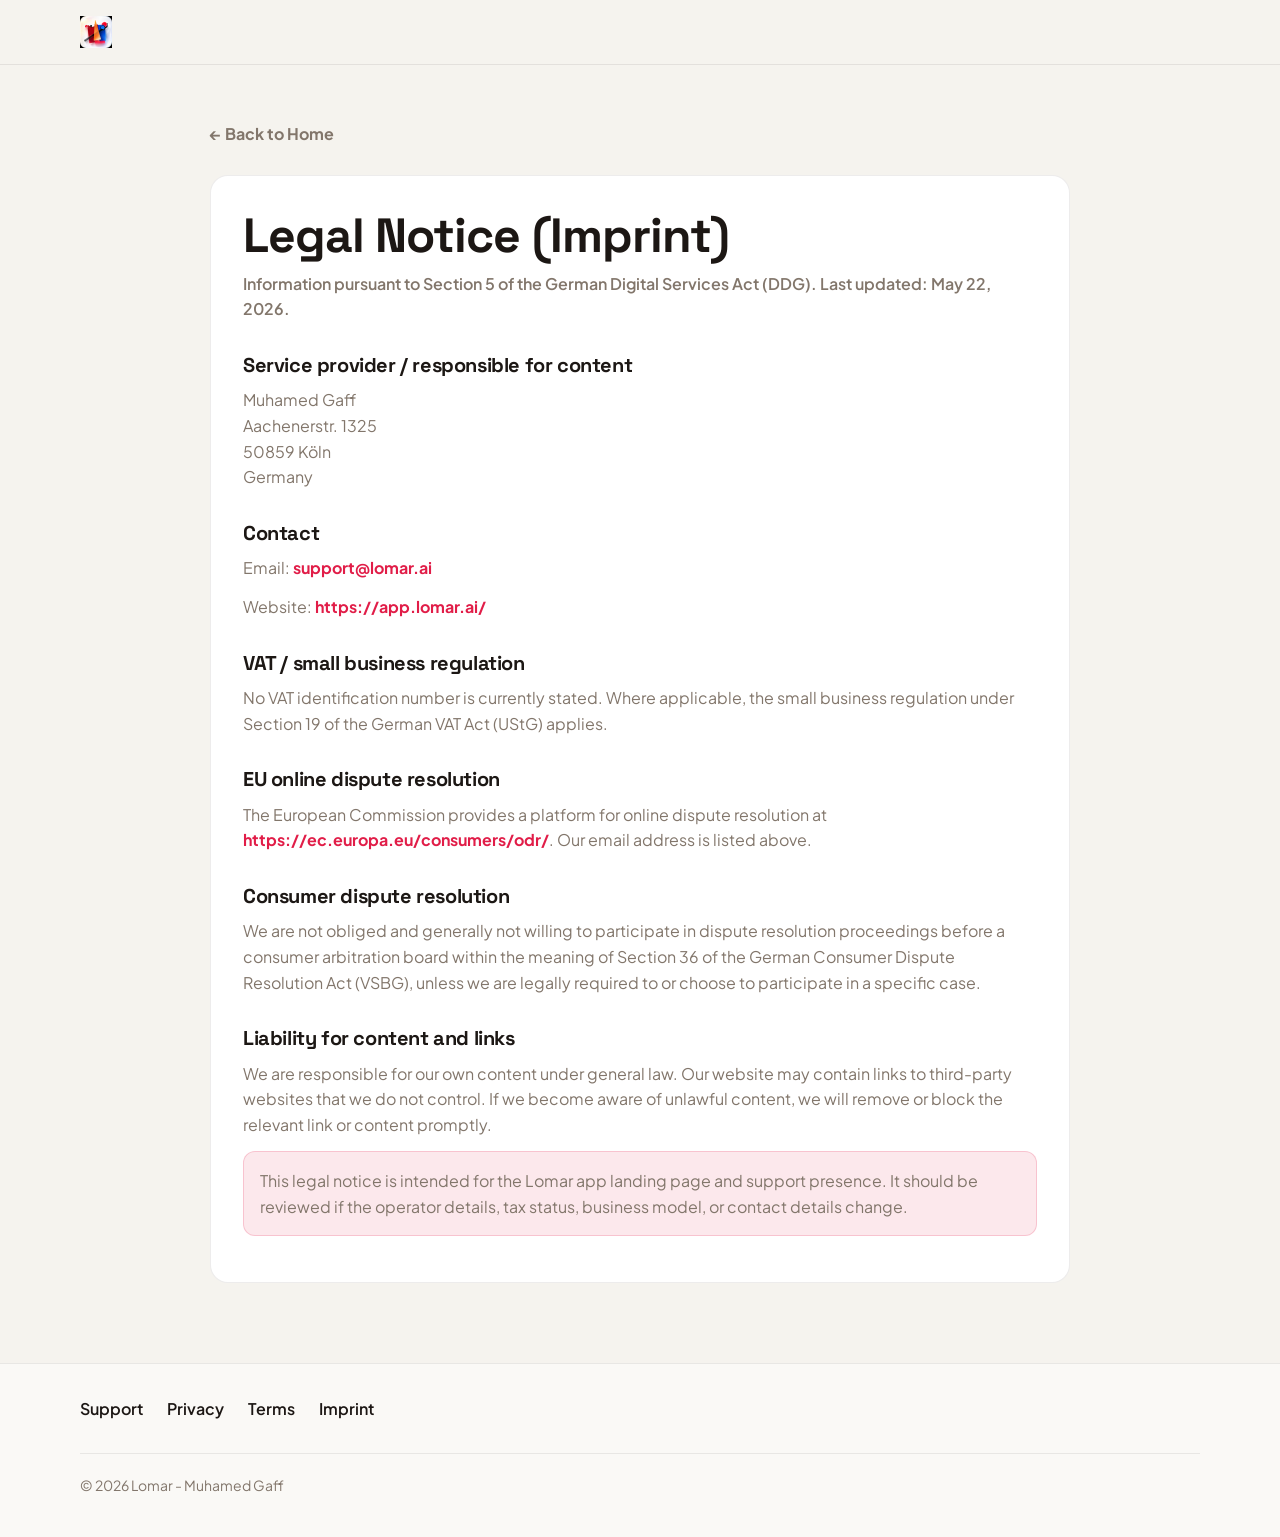
==== imprint/index.html @ 34506e68 "Add legal and support pages for Lomar" ====
<!DOCTYPE html>
<html lang="en">
<head>
  <meta charset="UTF-8">
  <meta name="viewport" content="width=device-width, initial-scale=1.0">
  <title>Imprint - lomar.ai</title>
  <meta name="description" content="Legal notice and provider information for lomar.ai.">
  <meta name="theme-color" content="#E11D48">
  <link rel="icon" type="image/png" href="/assets/favicon.png">
  <link rel="apple-touch-icon" href="/assets/favicon.png">
  <link rel="canonical" href="https://app.lomar.ai/imprint/">
  <link rel="preconnect" href="https://fonts.googleapis.com">
  <link rel="preconnect" href="https://fonts.gstatic.com" crossorigin>
  <link href="https://fonts.googleapis.com/css2?family=Plus+Jakarta+Sans:wght@400;500;600;700&family=Space+Grotesk:wght@500;600;700&display=swap" rel="stylesheet">
  <link rel="stylesheet" href="/assets/style.css">
</head>
<body>
  <header class="site-header">
    <div class="container header-inner">
      <a class="logo" href="/" aria-label="lomar.ai home">
        <img src="/assets/logo.png" alt="lomar.ai" width="120" height="32">
      </a>
    </div>
  </header>

  <main class="legal-main">
    <div class="container legal-shell">
      <a class="legal-back" href="/">← Back to Home</a>
      <article class="legal-page">
        <h1>Legal Notice (Imprint)</h1>
        <p class="legal-meta">Information pursuant to Section 5 of the German Digital Services Act (DDG). Last updated: May 22, 2026.</p>

        <h2>Service provider / responsible for content</h2>
        <p>
          Muhamed Gaff<br>
          Aachenerstr. 1325<br>
          50859 Köln<br>
          Germany
        </p>

        <h2>Contact</h2>
        <p>Email: <a href="mailto:support@lomar.ai">support@lomar.ai</a></p>
        <p>Website: <a href="https://app.lomar.ai/">https://app.lomar.ai/</a></p>

        <h2>VAT / small business regulation</h2>
        <p>No VAT identification number is currently stated. Where applicable, the small business regulation under Section 19 of the German VAT Act (UStG) applies.</p>

        <h2>EU online dispute resolution</h2>
        <p>The European Commission provides a platform for online dispute resolution at <a href="https://ec.europa.eu/consumers/odr/" rel="noopener">https://ec.europa.eu/consumers/odr/</a>. Our email address is listed above.</p>

        <h2>Consumer dispute resolution</h2>
        <p>We are not obliged and generally not willing to participate in dispute resolution proceedings before a consumer arbitration board within the meaning of Section 36 of the German Consumer Dispute Resolution Act (VSBG), unless we are legally required to or choose to participate in a specific case.</p>

        <h2>Liability for content and links</h2>
        <p>We are responsible for our own content under general law. Our website may contain links to third-party websites that we do not control. If we become aware of unlawful content, we will remove or block the relevant link or content promptly.</p>

        <p class="legal-note">This legal notice is intended for the Lomar app landing page and support presence. It should be reviewed if the operator details, tax status, business model, or contact details change.</p>
      </article>
    </div>
  </main>

  <footer class="site-footer">
    <div class="container footer-grid">
      <nav class="footer-links" aria-label="Legal">
        <a href="/support/">Support</a>
        <a href="/privacy/">Privacy</a>
        <a href="/terms/">Terms</a>
        <a href="/imprint/">Imprint</a>
      </nav>
      <div class="footer-meta">© 2026 Lomar - Muhamed Gaff</div>
    </div>
  </footer>
</body>
</html>
---- assets/style.css ----
:root {
  --rose: #e11d48;
  --rose-soft: rgba(225, 29, 72, 0.1);
  --paper: #f5f3ee;
  --paper-elevated: #ffffff;
  --ink: #1c1714;
  --mist: #82766b;
  --border: rgba(28, 23, 20, 0.08);
  --shadow: 0 24px 60px rgba(28, 23, 20, 0.08);
  --radius: 18px;
  --max-width: 1120px;
}

*,
*::before,
*::after {
  box-sizing: border-box;
}

html {
  scroll-behavior: smooth;
}

body {
  margin: 0;
  font-family: "Plus Jakarta Sans", system-ui, -apple-system, sans-serif;
  color: var(--ink);
  background: var(--paper);
  line-height: 1.6;
  -webkit-font-smoothing: antialiased;
}

img {
  display: block;
  max-width: 100%;
  height: auto;
}

a {
  color: inherit;
  text-decoration: none;
}

a:hover {
  color: var(--rose);
}

.container {
  width: min(var(--max-width), calc(100% - 2rem));
  margin-inline: auto;
}

.site-header {
  position: sticky;
  top: 0;
  z-index: 20;
  backdrop-filter: blur(14px);
  background: rgba(245, 243, 238, 0.88);
  border-bottom: 1px solid var(--border);
}

.header-inner {
  display: flex;
  align-items: center;
  justify-content: space-between;
  gap: 1rem;
  padding: 1rem 0;
}

.logo img {
  height: 32px;
  width: auto;
}

.lang-toggle {
  display: inline-flex;
  padding: 4px;
  border-radius: 999px;
  background: var(--paper-elevated);
  border: 1px solid var(--border);
}

.lang-toggle button {
  border: 0;
  background: transparent;
  color: var(--mist);
  font: inherit;
  font-size: 0.875rem;
  font-weight: 600;
  padding: 0.45rem 0.85rem;
  border-radius: 999px;
  cursor: pointer;
}

.lang-toggle button.active {
  background: var(--ink);
  color: white;
}

.hero {
  padding: 4.5rem 0 3rem;
}

.hero-grid {
  display: grid;
  grid-template-columns: 1.05fr 0.95fr;
  gap: 3rem;
  align-items: center;
}

.eyebrow {
  display: inline-flex;
  align-items: center;
  gap: 0.5rem;
  padding: 0.35rem 0.85rem;
  border-radius: 999px;
  background: var(--rose-soft);
  color: var(--rose);
  font-size: 0.875rem;
  font-weight: 700;
  letter-spacing: 0.02em;
  margin-bottom: 1.25rem;
}

.hero h1 {
  font-family: "Space Grotesk", sans-serif;
  font-size: clamp(2.4rem, 5vw, 3.75rem);
  line-height: 1.05;
  letter-spacing: -0.03em;
  margin: 0 0 1rem;
}

.hero-lead {
  font-size: 1.125rem;
  color: var(--mist);
  max-width: 38rem;
  margin: 0 0 2rem;
}

.cta-row {
  display: flex;
  flex-wrap: wrap;
  gap: 1rem;
  align-items: center;
}

.app-store-badge {
  display: inline-flex;
  flex-direction: column;
  gap: 0.35rem;
}

.badge-button {
  display: inline-flex;
  align-items: center;
  gap: 0.75rem;
  padding: 0.75rem 1.1rem;
  border-radius: 14px;
  background: var(--ink);
  color: white;
  border: 1px solid var(--ink);
  cursor: default;
}

.badge-button svg {
  flex-shrink: 0;
}

.badge-label {
  display: block;
  font-size: 0.7rem;
  opacity: 0.75;
}

.badge-title {
  display: block;
  font-size: 1rem;
  font-weight: 700;
  line-height: 1.2;
}

.coming-soon {
  font-size: 0.8125rem;
  color: var(--mist);
}

.btn-secondary {
  display: inline-flex;
  align-items: center;
  gap: 0.5rem;
  padding: 0.85rem 1.2rem;
  border-radius: 14px;
  border: 1px solid var(--border);
  background: var(--paper-elevated);
  font-weight: 600;
  transition: border-color 0.2s, transform 0.2s;
}

.btn-secondary:hover {
  border-color: rgba(225, 29, 72, 0.35);
  transform: translateY(-1px);
}

.hero-visual {
  border-radius: calc(var(--radius) + 6px);
  overflow: hidden;
  box-shadow: var(--shadow);
  border: 1px solid var(--border);
  background: var(--paper-elevated);
}

.section {
  padding: 4rem 0;
}

.section-title {
  font-family: "Space Grotesk", sans-serif;
  font-size: clamp(1.75rem, 3vw, 2.4rem);
  letter-spacing: -0.03em;
  margin: 0 0 0.75rem;
}

.section-lead {
  color: var(--mist);
  max-width: 42rem;
  margin: 0 0 2.5rem;
}

.features-grid {
  display: grid;
  grid-template-columns: repeat(2, minmax(0, 1fr));
  gap: 1.25rem;
}

.feature-card {
  padding: 1.5rem;
  border-radius: var(--radius);
  background: var(--paper-elevated);
  border: 1px solid var(--border);
}

.feature-icon {
  width: 44px;
  height: 44px;
  display: grid;
  place-items: center;
  border-radius: 12px;
  background: var(--rose-soft);
  color: var(--rose);
  margin-bottom: 1rem;
}

.feature-card h3 {
  font-family: "Space Grotesk", sans-serif;
  font-size: 1.125rem;
  margin: 0 0 0.5rem;
}

.feature-card p {
  margin: 0;
  color: var(--mist);
  font-size: 0.975rem;
}

.audience {
  background: linear-gradient(180deg, rgba(255, 255, 255, 0.55), rgba(255, 255, 255, 0));
}

.audience-list {
  display: grid;
  gap: 0.85rem;
  margin: 0;
  padding: 0;
  list-style: none;
}

.audience-list li {
  display: flex;
  align-items: flex-start;
  gap: 0.75rem;
  padding: 1rem 1.1rem;
  border-radius: 14px;
  background: var(--paper-elevated);
  border: 1px solid var(--border);
}

.audience-list li::before {
  content: "";
  width: 10px;
  height: 10px;
  margin-top: 0.45rem;
  border-radius: 999px;
  background: var(--rose);
  flex-shrink: 0;
}

.transparency {
  padding-bottom: 5rem;
}

.transparency-card {
  padding: 2rem;
  border-radius: calc(var(--radius) + 4px);
  background: var(--ink);
  color: rgba(255, 255, 255, 0.92);
  box-shadow: var(--shadow);
}

.transparency-card h2 {
  font-family: "Space Grotesk", sans-serif;
  font-size: 1.5rem;
  margin: 0 0 1rem;
}

.transparency-card p {
  margin: 0 0 0.85rem;
  color: rgba(255, 255, 255, 0.78);
}

.transparency-card p:last-child {
  margin-bottom: 0;
}

.site-footer {
  border-top: 1px solid var(--border);
  background: rgba(255, 255, 255, 0.45);
  padding: 2rem 0 2.5rem;
}

.footer-grid {
  display: flex;
  flex-wrap: wrap;
  gap: 1.5rem 2rem;
  justify-content: space-between;
  align-items: flex-start;
}

.footer-brand p {
  margin: 0.75rem 0 0;
  color: var(--mist);
  max-width: 22rem;
  font-size: 0.9375rem;
}

.footer-links {
  display: flex;
  flex-wrap: wrap;
  gap: 1rem 1.5rem;
  font-weight: 600;
}

.footer-meta {
  width: 100%;
  padding-top: 1.25rem;
  margin-top: 0.5rem;
  border-top: 1px solid var(--border);
  color: var(--mist);
  font-size: 0.875rem;
}

.legal-main {
  padding: 3.5rem 0 5rem;
}

.legal-shell {
  max-width: 860px;
}

.legal-back {
  display: inline-flex;
  align-items: center;
  gap: 0.45rem;
  margin-bottom: 1.75rem;
  color: var(--mist);
  font-weight: 700;
}

.legal-page {
  padding: 2rem;
  border-radius: var(--radius);
  background: var(--paper-elevated);
  border: 1px solid var(--border);
}

.legal-page h1,
.legal-page h2 {
  font-family: "Space Grotesk", sans-serif;
  line-height: 1.15;
  letter-spacing: -0.02em;
}

.legal-page h1 {
  margin: 0 0 0.5rem;
  font-size: clamp(2rem, 4vw, 3rem);
}

.legal-page h2 {
  margin: 2rem 0 0.65rem;
  font-size: 1.25rem;
}

.legal-page h3 {
  margin: 1.25rem 0 0.45rem;
  font-size: 1rem;
}

.legal-page p,
.legal-page li {
  color: var(--mist);
}

.legal-page p {
  margin: 0 0 0.85rem;
}

.legal-page ul,
.legal-page ol {
  margin: 0 0 1rem;
  padding-left: 1.2rem;
}

.legal-page a {
  color: var(--rose);
  font-weight: 700;
}

.legal-meta {
  color: var(--mist);
  margin-bottom: 1.5rem;
  font-weight: 600;
}

.legal-note {
  padding: 1rem;
  border-radius: 12px;
  background: var(--rose-soft);
  border: 1px solid rgba(225, 29, 72, 0.18);
}

.contact-list {
  display: grid;
  gap: 0.75rem;
  margin: 1rem 0;
}

.contact-item {
  padding: 1rem;
  border-radius: 12px;
  border: 1px solid var(--border);
  background: rgba(245, 243, 238, 0.5);
}

.contact-item strong {
  display: block;
  margin-bottom: 0.2rem;
}

[lang="de"] .lang-en,
[lang="en"] .lang-de {
  display: none !important;
}

@media (max-width: 900px) {
  .hero-grid,
  .features-grid {
    grid-template-columns: 1fr;
  }

  .hero {
    padding-top: 3rem;
  }

  .hero-visual {
    order: -1;
  }
}

@media (max-width: 640px) {
  .features-grid {
    grid-template-columns: 1fr;
  }

  .footer-grid {
    flex-direction: column;
  }

  .legal-page {
    padding: 1.25rem;
  }
}
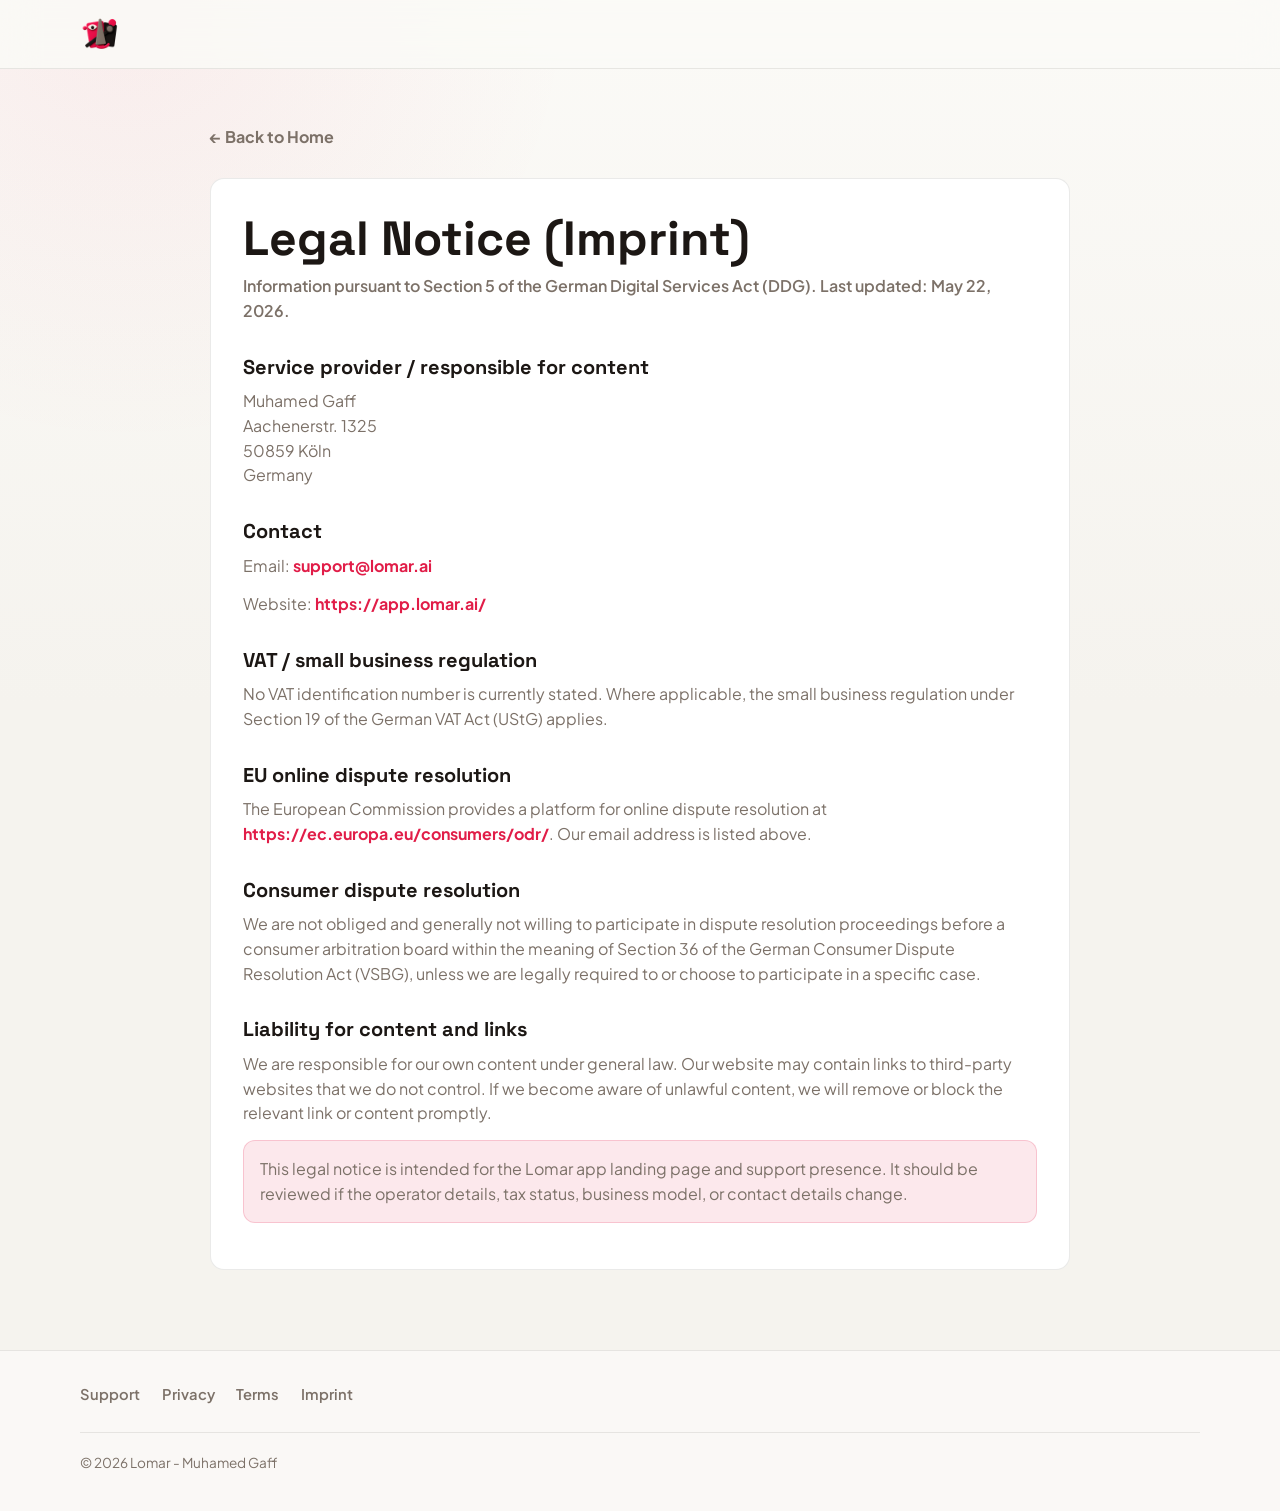
==== commit 415de689: "Replace old logo with Lomar mascot on landing pages. Co-authored-by: Cursor <cursoragent@cursor.com>" ====
--- a/imprint/index.html
+++ b/imprint/index.html
@@ -17,8 +17,8 @@
 <body>
   <header class="site-header">
     <div class="container header-inner">
-      <a class="logo" href="/" aria-label="lomar.ai home">
-        <img src="/assets/logo.png" alt="lomar.ai" width="120" height="32">
+      <a class="logo" href="/" aria-label="Lomar home">
+        <img class="logo-mark" src="/assets/mascot.png" alt="" width="40" height="40">
       </a>
     </div>
   </header>
--- a/assets/style.css
+++ b/assets/style.css
@@ -4,10 +4,11 @@
   --paper: #f5f3ee;
   --paper-elevated: #ffffff;
   --ink: #1c1714;
-  --mist: #82766b;
-  --border: rgba(28, 23, 20, 0.08);
-  --shadow: 0 24px 60px rgba(28, 23, 20, 0.08);
-  --radius: 18px;
+  --mist: #7c7168;
+  --line: rgba(28, 23, 20, 0.09);
+  --line-strong: rgba(28, 23, 20, 0.14);
+  --shadow: 0 18px 52px rgba(28, 23, 20, 0.07);
+  --radius: 14px;
   --max-width: 1120px;
 }
 
@@ -25,9 +26,12 @@
   margin: 0;
   font-family: "Plus Jakarta Sans", system-ui, -apple-system, sans-serif;
   color: var(--ink);
-  background: var(--paper);
-  line-height: 1.6;
+  background:
+    radial-gradient(circle at 10% 0%, rgba(225, 29, 72, 0.06), transparent 28rem),
+    linear-gradient(180deg, #fbfaf7 0%, var(--paper) 44rem);
+  line-height: 1.55;
   -webkit-font-smoothing: antialiased;
+  overflow-x: hidden;
 }
 
 img {
@@ -54,308 +58,482 @@
   position: sticky;
   top: 0;
   z-index: 20;
-  backdrop-filter: blur(14px);
-  background: rgba(245, 243, 238, 0.88);
-  border-bottom: 1px solid var(--border);
+  border-bottom: 1px solid var(--line);
+  background: rgba(251, 250, 247, 0.82);
+  backdrop-filter: blur(18px);
 }
 
 .header-inner {
+  min-height: 68px;
+  display: grid;
+  grid-template-columns: auto 1fr auto;
+  align-items: center;
+  gap: 1rem;
+}
+
+.logo img.logo-mark {
+  height: 40px;
+  width: 40px;
+  border-radius: 10px;
+  object-fit: contain;
+}
+
+.footer-brand .logo img.logo-mark {
+  height: 36px;
+  width: 36px;
+}
+
+.top-nav {
+  justify-self: center;
   display: flex;
   align-items: center;
-  justify-content: space-between;
-  gap: 1rem;
-  padding: 1rem 0;
-}
-
-.logo img {
-  height: 32px;
-  width: auto;
+  gap: 1.25rem;
+  color: var(--mist);
+  font-size: 0.9rem;
+  font-weight: 600;
 }
 
 .lang-toggle {
   display: inline-flex;
-  padding: 4px;
+  padding: 3px;
   border-radius: 999px;
-  background: var(--paper-elevated);
-  border: 1px solid var(--border);
+  background: rgba(255, 255, 255, 0.72);
+  border: 1px solid var(--line);
 }
 
 .lang-toggle button {
+  min-width: 42px;
   border: 0;
+  border-radius: 999px;
   background: transparent;
   color: var(--mist);
+  cursor: pointer;
   font: inherit;
-  font-size: 0.875rem;
-  font-weight: 600;
-  padding: 0.45rem 0.85rem;
-  border-radius: 999px;
-  cursor: pointer;
+  font-size: 0.8rem;
+  font-weight: 700;
+  padding: 0.4rem 0.65rem;
 }
 
 .lang-toggle button.active {
   background: var(--ink);
-  color: white;
+  color: #fff;
 }
 
 .hero {
-  padding: 4.5rem 0 3rem;
+  padding: 5rem 0 3.5rem;
 }
 
 .hero-grid {
   display: grid;
-  grid-template-columns: 1.05fr 0.95fr;
-  gap: 3rem;
+  grid-template-columns: minmax(0, 0.9fr) minmax(420px, 1.1fr);
+  gap: clamp(2.5rem, 7vw, 6rem);
   align-items: center;
+}
+
+.hero-copy,
+.hero-media {
+  min-width: 0;
+}
+
+.eyebrow,
+.section-kicker {
+  margin: 0 0 1rem;
+  color: var(--rose);
+  font-size: 0.78rem;
+  font-weight: 700;
+  letter-spacing: 0;
+  text-transform: uppercase;
 }
 
 .eyebrow {
   display: inline-flex;
   align-items: center;
-  gap: 0.5rem;
-  padding: 0.35rem 0.85rem;
+  gap: 0.55rem;
+  max-width: 100%;
+  padding: 0.42rem 0.75rem;
+  border: 1px solid rgba(225, 29, 72, 0.16);
   border-radius: 999px;
-  background: var(--rose-soft);
-  color: var(--rose);
-  font-size: 0.875rem;
-  font-weight: 700;
-  letter-spacing: 0.02em;
-  margin-bottom: 1.25rem;
+  background: rgba(255, 255, 255, 0.68);
+  letter-spacing: 0;
+  text-transform: none;
+}
+
+.eyebrow span:not(.status-dot) {
+  min-width: 0;
+}
+
+.status-dot {
+  width: 8px;
+  height: 8px;
+  border-radius: 50%;
+  background: var(--rose);
+  box-shadow: 0 0 0 6px rgba(225, 29, 72, 0.12);
 }
 
 .hero h1 {
+  max-width: 13ch;
+  margin: 0 0 1rem;
   font-family: "Space Grotesk", sans-serif;
-  font-size: clamp(2.4rem, 5vw, 3.75rem);
-  line-height: 1.05;
-  letter-spacing: -0.03em;
-  margin: 0 0 1rem;
+  font-size: clamp(2.45rem, 5vw, 3.8rem);
+  line-height: 1.04;
+  font-weight: 600;
+  letter-spacing: 0;
+  overflow-wrap: anywhere;
 }
 
 .hero-lead {
-  font-size: 1.125rem;
-  color: var(--mist);
-  max-width: 38rem;
-  margin: 0 0 2rem;
+  max-width: 32rem;
+  margin: 0 0 1.9rem;
+  color: var(--mist);
+  font-size: 1rem;
 }
 
 .cta-row {
   display: flex;
   flex-wrap: wrap;
-  gap: 1rem;
   align-items: center;
+  gap: 0.85rem;
 }
 
 .app-store-badge {
   display: inline-flex;
-  flex-direction: column;
-  gap: 0.35rem;
-}
-
-.badge-button {
+}
+
+.badge-button,
+.btn-secondary {
   display: inline-flex;
   align-items: center;
+  min-height: 48px;
+  border-radius: 12px;
+  font-weight: 700;
+}
+
+.badge-button {
   gap: 0.75rem;
-  padding: 0.75rem 1.1rem;
-  border-radius: 14px;
+  padding: 0.62rem 1rem;
   background: var(--ink);
-  color: white;
-  border: 1px solid var(--ink);
-  cursor: default;
-}
-
-.badge-button svg {
-  flex-shrink: 0;
+  color: #fff;
+  box-shadow: 0 10px 26px rgba(28, 23, 20, 0.12);
 }
 
 .badge-label {
   display: block;
-  font-size: 0.7rem;
-  opacity: 0.75;
+  font-size: 0.68rem;
+  line-height: 1.05;
+  opacity: 0.7;
 }
 
 .badge-title {
   display: block;
   font-size: 1rem;
-  font-weight: 700;
-  line-height: 1.2;
-}
-
-.coming-soon {
-  font-size: 0.8125rem;
-  color: var(--mist);
+  line-height: 1.1;
 }
 
 .btn-secondary {
-  display: inline-flex;
+  padding: 0 1.05rem;
+  border: 1px solid var(--line-strong);
+  background: rgba(255, 255, 255, 0.62);
+  transition: transform 0.18s ease, border-color 0.18s ease, background 0.18s ease;
+}
+
+.btn-secondary:hover {
+  border-color: rgba(225, 29, 72, 0.34);
+  background: #fff;
+  transform: translateY(-2px);
+}
+
+.hero-stats {
+  display: grid;
+  grid-template-columns: repeat(3, minmax(0, 1fr));
+  gap: 0.55rem;
+  max-width: 31rem;
+  margin: 1.9rem 0 0;
+}
+
+.hero-stats div {
+  padding: 0.75rem 0.8rem;
+  border: 1px solid var(--line);
+  border-radius: 14px;
+  background: rgba(255, 255, 255, 0.52);
+}
+
+.hero-stats dt {
+  margin: 0 0 0.1rem;
+  color: var(--ink);
+  font-weight: 700;
+}
+
+.hero-stats dd {
+  margin: 0;
+  color: var(--mist);
+  font-size: 0.78rem;
+  font-weight: 600;
+}
+
+.hero-media {
+  position: relative;
+  overflow: hidden;
+  border: 1px solid var(--line);
+  border-radius: 20px;
+  background: #fff;
+  box-shadow: var(--shadow);
+  transform: none;
+}
+
+.hero-media img {
+  width: 100%;
+  aspect-ratio: 1672 / 941;
+  object-fit: cover;
+  transition: transform 0.8s ease;
+}
+
+.hero-media:hover img {
+  transform: scale(1.025);
+}
+
+.strip {
+  padding: 0.75rem 0;
+}
+
+.strip-grid {
+  display: grid;
+  grid-template-columns: 1fr auto;
+  gap: 1rem;
   align-items: center;
-  gap: 0.5rem;
-  padding: 0.85rem 1.2rem;
-  border-radius: 14px;
-  border: 1px solid var(--border);
-  background: var(--paper-elevated);
+  padding: 1rem;
+  border: 1px solid var(--line);
+  border-radius: 16px;
+  background: rgba(255, 255, 255, 0.56);
+}
+
+.strip p,
+.strip span {
+  margin: 0;
+}
+
+.strip p {
+  color: var(--mist);
+}
+
+.strip-grid > span {
+  color: var(--ink);
+  font-weight: 700;
+}
+
+.section {
+  padding: 4.75rem 0;
+}
+
+.section.compact {
+  padding: 4rem 0;
+}
+
+.section-head {
+  max-width: 620px;
+  margin-bottom: 1.5rem;
+}
+
+.section-head.split {
+  max-width: none;
+  display: grid;
+  grid-template-columns: minmax(0, 1fr) minmax(280px, 0.52fr);
+  gap: 2rem;
+  align-items: end;
+}
+
+.section-title,
+.trust-panel h2 {
+  margin: 0;
+  font-family: "Space Grotesk", sans-serif;
+  font-size: clamp(1.75rem, 3vw, 2.65rem);
+  line-height: 1.08;
   font-weight: 600;
-  transition: border-color 0.2s, transform 0.2s;
-}
-
-.btn-secondary:hover {
-  border-color: rgba(225, 29, 72, 0.35);
-  transform: translateY(-1px);
-}
-
-.hero-visual {
-  border-radius: calc(var(--radius) + 6px);
-  overflow: hidden;
-  box-shadow: var(--shadow);
-  border: 1px solid var(--border);
-  background: var(--paper-elevated);
-}
-
-.section {
-  padding: 4rem 0;
-}
-
-.section-title {
-  font-family: "Space Grotesk", sans-serif;
-  font-size: clamp(1.75rem, 3vw, 2.4rem);
-  letter-spacing: -0.03em;
-  margin: 0 0 0.75rem;
+  letter-spacing: 0;
 }
 
 .section-lead {
-  color: var(--mist);
-  max-width: 42rem;
-  margin: 0 0 2.5rem;
-}
-
-.features-grid {
-  display: grid;
-  grid-template-columns: repeat(2, minmax(0, 1fr));
-  gap: 1.25rem;
-}
-
-.feature-card {
-  padding: 1.5rem;
-  border-radius: var(--radius);
-  background: var(--paper-elevated);
-  border: 1px solid var(--border);
-}
-
-.feature-icon {
-  width: 44px;
-  height: 44px;
-  display: grid;
+  margin: 0;
+  color: var(--mist);
+}
+
+.steps-grid {
+  display: grid;
+  grid-template-columns: repeat(3, minmax(0, 1fr));
+  gap: 1rem;
+}
+
+.step-card {
+  min-height: 190px;
+  padding: 1.2rem;
+  border: 1px solid var(--line);
+  border-radius: 18px;
+  background: rgba(255, 255, 255, 0.62);
+  transition: transform 0.2s ease, border-color 0.2s ease, background 0.2s ease;
+}
+
+.step-card:hover,
+.example-card:hover {
+  transform: translateY(-4px);
+  border-color: rgba(225, 29, 72, 0.22);
+  background: #fff;
+}
+
+.step-card > span {
+  display: inline-grid;
   place-items: center;
-  border-radius: 12px;
+  width: 34px;
+  height: 34px;
+  margin-bottom: 1.35rem;
+  border-radius: 10px;
   background: var(--rose-soft);
   color: var(--rose);
-  margin-bottom: 1rem;
-}
-
-.feature-card h3 {
+  font-size: 0.78rem;
+  font-weight: 700;
+}
+
+.step-card h3,
+.example-card h3 {
+  margin: 0 0 0.5rem;
   font-family: "Space Grotesk", sans-serif;
-  font-size: 1.125rem;
-  margin: 0 0 0.5rem;
-}
-
-.feature-card p {
+  font-size: 1.15rem;
+  line-height: 1.2;
+  font-weight: 600;
+  letter-spacing: 0;
+}
+
+.step-card p {
   margin: 0;
   color: var(--mist);
-  font-size: 0.975rem;
-}
-
-.audience {
-  background: linear-gradient(180deg, rgba(255, 255, 255, 0.55), rgba(255, 255, 255, 0));
-}
-
-.audience-list {
-  display: grid;
-  gap: 0.85rem;
+  font-size: 0.93rem;
+}
+
+.examples-grid {
+  display: grid;
+  grid-template-columns: repeat(2, minmax(0, 1fr));
+  gap: 1rem;
+}
+
+.example-card {
+  overflow: hidden;
+  border: 1px solid var(--line);
+  border-radius: 20px;
+  background: rgba(255, 255, 255, 0.68);
+  transition: transform 0.2s ease, border-color 0.2s ease, background 0.2s ease;
+}
+
+.example-card img {
+  width: 100%;
+  aspect-ratio: 4 / 3;
+  object-fit: cover;
+}
+
+.example-card div {
+  padding: 1.1rem;
+}
+
+.example-card span {
+  display: block;
+  margin-bottom: 0.45rem;
+  color: var(--rose);
+  font-size: 0.76rem;
+  font-weight: 700;
+  letter-spacing: 0;
+  text-transform: uppercase;
+}
+
+.example-card h3 {
+  margin-bottom: 0;
+}
+
+.trust-panel {
+  display: grid;
+  grid-template-columns: minmax(0, 0.9fr) minmax(320px, 1fr);
+  gap: 2rem;
+  padding: 1.35rem;
+  border-radius: 18px;
+  background: var(--ink);
+  color: #fff;
+  box-shadow: var(--shadow);
+}
+
+.trust-panel .section-kicker {
+  color: rgba(255, 255, 255, 0.7);
+}
+
+.trust-panel h2 {
+  color: #fff;
+  font-size: clamp(1.65rem, 3vw, 2.4rem);
+}
+
+.trust-panel ul {
+  display: grid;
+  gap: 0.8rem;
   margin: 0;
   padding: 0;
   list-style: none;
 }
 
-.audience-list li {
-  display: flex;
-  align-items: flex-start;
-  gap: 0.75rem;
-  padding: 1rem 1.1rem;
+.trust-panel li {
+  padding: 0.9rem 1rem;
+  border: 1px solid rgba(255, 255, 255, 0.12);
   border-radius: 14px;
-  background: var(--paper-elevated);
-  border: 1px solid var(--border);
-}
-
-.audience-list li::before {
-  content: "";
-  width: 10px;
-  height: 10px;
-  margin-top: 0.45rem;
-  border-radius: 999px;
-  background: var(--rose);
-  flex-shrink: 0;
-}
-
-.transparency {
-  padding-bottom: 5rem;
-}
-
-.transparency-card {
-  padding: 2rem;
-  border-radius: calc(var(--radius) + 4px);
-  background: var(--ink);
-  color: rgba(255, 255, 255, 0.92);
-  box-shadow: var(--shadow);
-}
-
-.transparency-card h2 {
-  font-family: "Space Grotesk", sans-serif;
-  font-size: 1.5rem;
-  margin: 0 0 1rem;
-}
-
-.transparency-card p {
-  margin: 0 0 0.85rem;
-  color: rgba(255, 255, 255, 0.78);
-}
-
-.transparency-card p:last-child {
-  margin-bottom: 0;
+  color: rgba(255, 255, 255, 0.74);
+  background: rgba(255, 255, 255, 0.05);
 }
 
 .site-footer {
-  border-top: 1px solid var(--border);
-  background: rgba(255, 255, 255, 0.45);
-  padding: 2rem 0 2.5rem;
+  border-top: 1px solid var(--line);
+  background: rgba(255, 255, 255, 0.42);
+  padding: 2rem 0 2.4rem;
 }
 
 .footer-grid {
   display: flex;
   flex-wrap: wrap;
-  gap: 1.5rem 2rem;
+  gap: 1.4rem 2rem;
   justify-content: space-between;
   align-items: flex-start;
 }
 
 .footer-brand p {
+  max-width: 23rem;
   margin: 0.75rem 0 0;
   color: var(--mist);
-  max-width: 22rem;
-  font-size: 0.9375rem;
+  font-size: 0.92rem;
 }
 
 .footer-links {
   display: flex;
   flex-wrap: wrap;
-  gap: 1rem 1.5rem;
+  gap: 0.9rem 1.35rem;
+  color: var(--mist);
+  font-size: 0.92rem;
   font-weight: 600;
 }
 
 .footer-meta {
   width: 100%;
-  padding-top: 1.25rem;
-  margin-top: 0.5rem;
-  border-top: 1px solid var(--border);
-  color: var(--mist);
-  font-size: 0.875rem;
+  padding-top: 1.15rem;
+  margin-top: 0.25rem;
+  border-top: 1px solid var(--line);
+  color: var(--mist);
+  font-size: 0.85rem;
+}
+
+.reveal {
+  opacity: 0;
+  transform: translateY(14px);
+  transition: opacity 0.55s ease, transform 0.55s ease;
+}
+
+.reveal.is-visible {
+  opacity: 1;
+  transform: translateY(0);
+}
+
+.hero .reveal {
+  opacity: 1;
+  transform: none;
 }
 
 .legal-main {
@@ -379,14 +557,14 @@
   padding: 2rem;
   border-radius: var(--radius);
   background: var(--paper-elevated);
-  border: 1px solid var(--border);
+  border: 1px solid var(--line);
 }
 
 .legal-page h1,
 .legal-page h2 {
   font-family: "Space Grotesk", sans-serif;
   line-height: 1.15;
-  letter-spacing: -0.02em;
+  letter-spacing: 0;
 }
 
 .legal-page h1 {
@@ -446,7 +624,7 @@
 .contact-item {
   padding: 1rem;
   border-radius: 12px;
-  border: 1px solid var(--border);
+  border: 1px solid var(--line);
   background: rgba(245, 243, 238, 0.5);
 }
 
@@ -460,31 +638,113 @@
   display: none !important;
 }
 
-@media (max-width: 900px) {
+@media (prefers-reduced-motion: reduce) {
+  *,
+  *::before,
+  *::after {
+    scroll-behavior: auto !important;
+    transition-duration: 0.01ms !important;
+    animation-duration: 0.01ms !important;
+  }
+
+  .reveal {
+    opacity: 1;
+    transform: none;
+  }
+}
+
+@media (max-width: 980px) {
+  .header-inner {
+    grid-template-columns: auto auto;
+  }
+
+  .top-nav {
+    display: none;
+  }
+
   .hero-grid,
-  .features-grid {
+  .section-head.split,
+  .trust-panel {
     grid-template-columns: 1fr;
   }
 
+  .hero h1 {
+    max-width: 13ch;
+  }
+
+  .hero-media {
+    transform: none;
+  }
+
+  .strip-grid {
+    grid-template-columns: 1fr;
+  }
+}
+
+@media (max-width: 760px) {
   .hero {
     padding-top: 3rem;
   }
 
-  .hero-visual {
+  .hero-grid {
+    gap: 2rem;
+  }
+
+  .hero-media {
     order: -1;
   }
+
+  .hero-stats,
+  .steps-grid,
+  .examples-grid {
+    grid-template-columns: 1fr;
+  }
+
+  .step-card {
+    min-height: auto;
+  }
 }
 
 @media (max-width: 640px) {
-  .features-grid {
-    grid-template-columns: 1fr;
+  .container {
+    width: min(var(--max-width), calc(100% - 1.25rem));
+  }
+
+  .header-inner {
+    min-height: 62px;
+  }
+
+  .hero h1 {
+    font-size: clamp(2rem, 10vw, 2.75rem);
+  }
+
+  .hero-lead {
+    font-size: 1rem;
+    max-width: 34ch;
+    overflow-wrap: anywhere;
+  }
+
+  .badge-button,
+  .btn-secondary {
+    width: 100%;
+    justify-content: center;
+  }
+
+  .app-store-badge,
+  .btn-secondary {
+    flex: 1 1 100%;
+  }
+
+  .section.compact {
+    padding: 3.25rem 0;
+  }
+
+  .trust-panel,
+  .legal-page {
+    padding: 1.25rem;
   }
 
   .footer-grid {
     flex-direction: column;
   }
-
-  .legal-page {
-    padding: 1.25rem;
-  }
-}
+}
